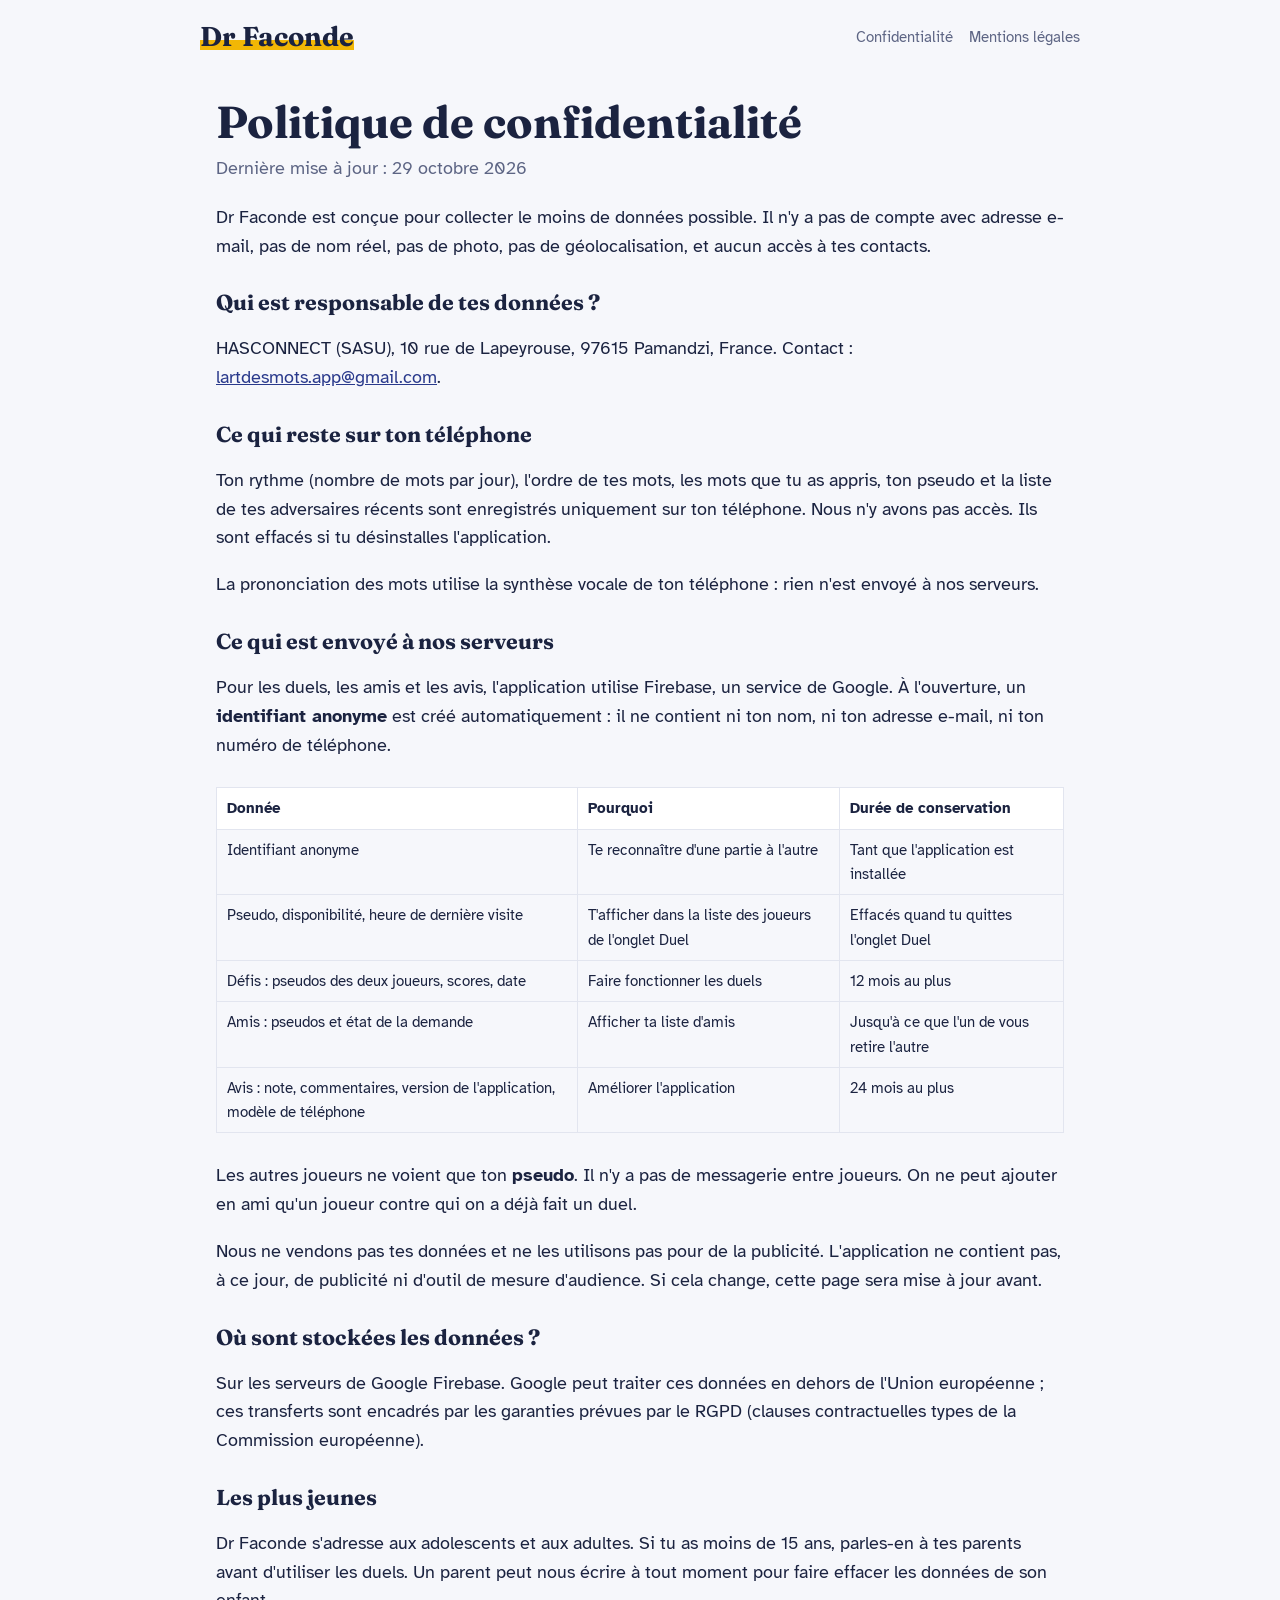
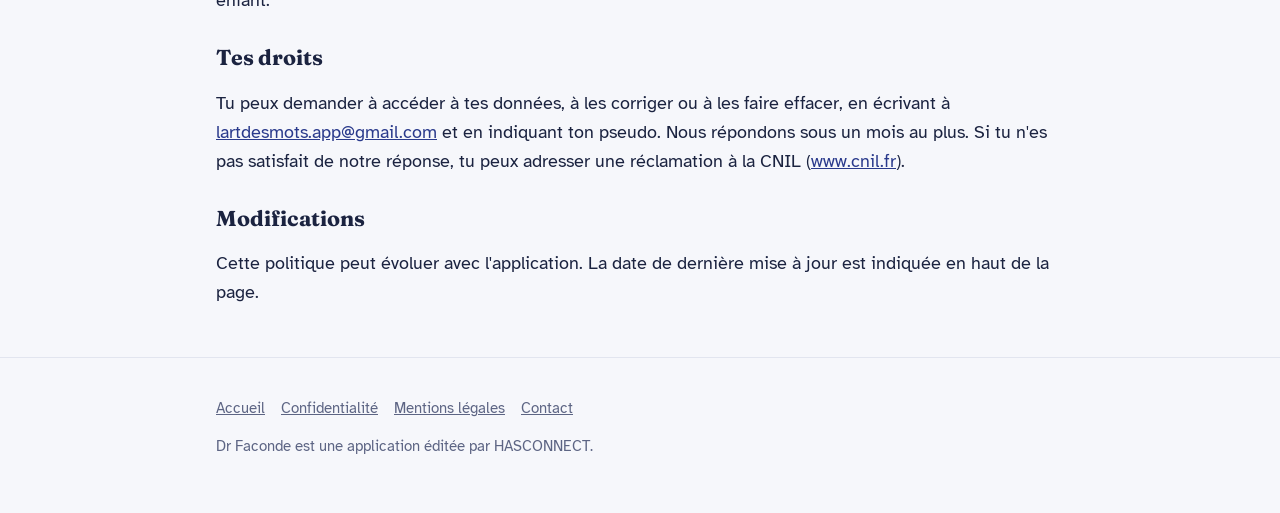
==== confidentialite.html @ d3b7853a "Le site passe au nom Dr Faconde ; mention de la marque FACONDE Co-Authored-By: Claude Opus 5.5 <nore" ====
<!doctype html>
<html lang="fr">
<head>
<meta charset="utf-8">
<meta name="viewport" content="width=device-width,initial-scale=1">
<link rel="preconnect" href="https://fonts.googleapis.com">
<link rel="stylesheet" href="https://fonts.googleapis.com/css2?family=Fraunces:opsz,wght@9..144,700&family=Atkinson+Hyperlegible:wght@400;700&display=swap">
<link rel="stylesheet" href="style.css">
<title>Confidentialité – Dr Faconde</title>
<meta name="description" content="Politique de confidentialité de l'application Dr Faconde.">
</head>
<body>
<header class="top wrap"><a class="logo" href="./">Dr Faconde</a><nav class="top"><a href="confidentialite.html">Confidentialité</a><a href="mentions-legales.html">Mentions légales</a></nav></header>
<main class="wrap doc">
<h1>Politique de confidentialité</h1>
<p class="maj">Dernière mise à jour : 29 octobre 2026</p>

<p>Dr Faconde est conçue pour collecter le moins de données possible. Il n'y a pas de compte avec adresse e-mail, pas de nom réel, pas de photo, pas de géolocalisation, et aucun accès à tes contacts.</p>

<h2>Qui est responsable de tes données ?</h2>
<p>HASCONNECT (SASU), 10 rue de Lapeyrouse, 97615 Pamandzi, France. Contact : <a href="mailto:lartdesmots.app@gmail.com">lartdesmots.app@gmail.com</a>.</p>

<h2>Ce qui reste sur ton téléphone</h2>
<p>Ton rythme (nombre de mots par jour), l'ordre de tes mots, les mots que tu as appris, ton pseudo et la liste de tes adversaires récents sont enregistrés uniquement sur ton téléphone. Nous n'y avons pas accès. Ils sont effacés si tu désinstalles l'application.</p>
<p>La prononciation des mots utilise la synthèse vocale de ton téléphone : rien n'est envoyé à nos serveurs.</p>

<h2>Ce qui est envoyé à nos serveurs</h2>
<p>Pour les duels, les amis et les avis, l'application utilise Firebase, un service de Google. À l'ouverture, un <strong>identifiant anonyme</strong> est créé automatiquement : il ne contient ni ton nom, ni ton adresse e-mail, ni ton numéro de téléphone.</p>
<div class="tbl"><table>
<thead><tr><th>Donnée</th><th>Pourquoi</th><th>Durée de conservation</th></tr></thead>
<tbody>
<tr><td>Identifiant anonyme</td><td>Te reconnaître d'une partie à l'autre</td><td>Tant que l'application est installée</td></tr>
<tr><td>Pseudo, disponibilité, heure de dernière visite</td><td>T'afficher dans la liste des joueurs de l'onglet Duel</td><td>Effacés quand tu quittes l'onglet Duel</td></tr>
<tr><td>Défis : pseudos des deux joueurs, scores, date</td><td>Faire fonctionner les duels</td><td>12 mois au plus</td></tr>
<tr><td>Amis : pseudos et état de la demande</td><td>Afficher ta liste d'amis</td><td>Jusqu'à ce que l'un de vous retire l'autre</td></tr>
<tr><td>Avis : note, commentaires, version de l'application, modèle de téléphone</td><td>Améliorer l'application</td><td>24 mois au plus</td></tr>
</tbody></table></div>
<p>Les autres joueurs ne voient que ton <strong>pseudo</strong>. Il n'y a pas de messagerie entre joueurs. On ne peut ajouter en ami qu'un joueur contre qui on a déjà fait un duel.</p>
<p>Nous ne vendons pas tes données et ne les utilisons pas pour de la publicité. L'application ne contient pas, à ce jour, de publicité ni d'outil de mesure d'audience. Si cela change, cette page sera mise à jour avant.</p>

<h2>Où sont stockées les données ?</h2>
<p>Sur les serveurs de Google Firebase. Google peut traiter ces données en dehors de l'Union européenne ; ces transferts sont encadrés par les garanties prévues par le RGPD (clauses contractuelles types de la Commission européenne).</p>

<h2>Les plus jeunes</h2>
<p>Dr Faconde s'adresse aux adolescents et aux adultes. Si tu as moins de 15 ans, parles-en à tes parents avant d'utiliser les duels. Un parent peut nous écrire à tout moment pour faire effacer les données de son enfant.</p>

<h2>Tes droits</h2>
<p>Tu peux demander à accéder à tes données, à les corriger ou à les faire effacer, en écrivant à <a href="mailto:lartdesmots.app@gmail.com">lartdesmots.app@gmail.com</a> et en indiquant ton pseudo. Nous répondons sous un mois au plus. Si tu n'es pas satisfait de notre réponse, tu peux adresser une réclamation à la CNIL (<a href="https://www.cnil.fr">www.cnil.fr</a>).</p>

<h2>Modifications</h2>
<p>Cette politique peut évoluer avec l'application. La date de dernière mise à jour est indiquée en haut de la page.</p>
</main>
<footer><div class="wrap"><p><a href="./">Accueil</a><a href="confidentialite.html">Confidentialité</a><a href="mentions-legales.html">Mentions légales</a><a href="mailto:lartdesmots.app@gmail.com">Contact</a></p><p>Dr Faconde est une application éditée par HASCONNECT.</p></div></footer>
</body>
</html>
---- style.css ----
:root{
  --bg:#f6f7fb; --surface:#ffffff; --ink:#1b2340; --muted:#5d6584; --line:#e2e5ef;
  --accent:#f2b705; --brand:#2a3a8c; --on-brand:#ffffff;
  --display:'Fraunces',Georgia,'Times New Roman',serif;
  --body:'Atkinson Hyperlegible',-apple-system,'Segoe UI',Roboto,sans-serif;
}
@media (prefers-color-scheme:dark){:root:not([data-theme="light"]){
  --bg:#11141f; --surface:#1a1f2e; --ink:#eceef6; --muted:#9aa1bb; --line:#2a3044;
  --accent:#f5c63c; --brand:#9fb0ff; --on-brand:#11141f; color-scheme:dark}}
:root[data-theme="dark"]{
  --bg:#11141f; --surface:#1a1f2e; --ink:#eceef6; --muted:#9aa1bb; --line:#2a3044;
  --accent:#f5c63c; --brand:#9fb0ff; --on-brand:#11141f; color-scheme:dark}
*{box-sizing:border-box}
body{background:var(--bg);color:var(--ink);font:18px/1.6 var(--body);margin:0}
a{color:var(--brand)}
.wrap{max-width:880px;margin:0 auto;padding:0 16px}
header.top{display:flex;align-items:center;justify-content:space-between;gap:12px;padding:22px 0}
.logo{font:700 1.7rem/1 var(--display);color:var(--ink);text-decoration:none;background:linear-gradient(transparent 62%,var(--accent) 62%)}
nav.top a{margin-left:16px;font-size:.95rem;text-decoration:none;color:var(--muted)}
nav.top a:hover{color:var(--brand)}
.hero{padding:40px 0 30px}
.hero h1{font:700 clamp(2.4rem,7vw,4rem)/1.05 var(--display);margin:0 0 14px;letter-spacing:-.01em}
.hero h1 em{font-style:normal;background:linear-gradient(transparent 64%,var(--accent) 64%)}
.hero p{font-size:1.2rem;color:var(--muted);max-width:36em;margin:0 0 22px}
.badge{display:inline-block;border:1px solid var(--line);background:var(--surface);border-radius:99px;padding:8px 16px;font-size:.95rem;color:var(--muted)}
.feat{display:grid;grid-template-columns:repeat(auto-fit,minmax(230px,1fr));gap:14px;margin:26px 0 40px}
.card{background:var(--surface);border:1px solid var(--line);border-radius:18px;padding:18px 20px}
.card h3{font:700 1.15rem/1.25 var(--display);margin:6px 0 6px}
.card p{margin:0;color:var(--muted);font-size:1rem}
.card .ic{font-size:1.5rem}
.shots{display:flex;gap:16px;overflow-x:auto;padding:4px 2px 18px;margin:0 0 30px;scroll-snap-type:x mandatory}
.shots figure{margin:0;flex:0 0 min(260px,72vw);scroll-snap-align:start}
.shots img{width:100%;height:auto;border-radius:22px;border:1px solid var(--line);display:block}
.shots figcaption{font-size:.9rem;color:var(--muted);text-align:center;margin-top:8px}
h2{font:700 1.7rem/1.2 var(--display);margin:36px 0 12px}
.doc h1{font:700 clamp(2rem,6vw,2.8rem)/1.1 var(--display);margin:24px 0 8px}
.doc h2{font-size:1.35rem;margin:30px 0 8px}
.doc .maj{color:var(--muted);margin:0 0 20px}
.doc table{border-collapse:collapse;width:100%;font-size:.95rem;margin:10px 0}
.doc th,.doc td{border:1px solid var(--line);padding:8px 10px;text-align:left;vertical-align:top}
.doc th{background:var(--surface)}
.tbl{overflow-x:auto}
footer{border-top:1px solid var(--line);margin-top:50px;padding:24px 0 40px;color:var(--muted);font-size:.92rem}
footer a{color:var(--muted);margin-right:16px}
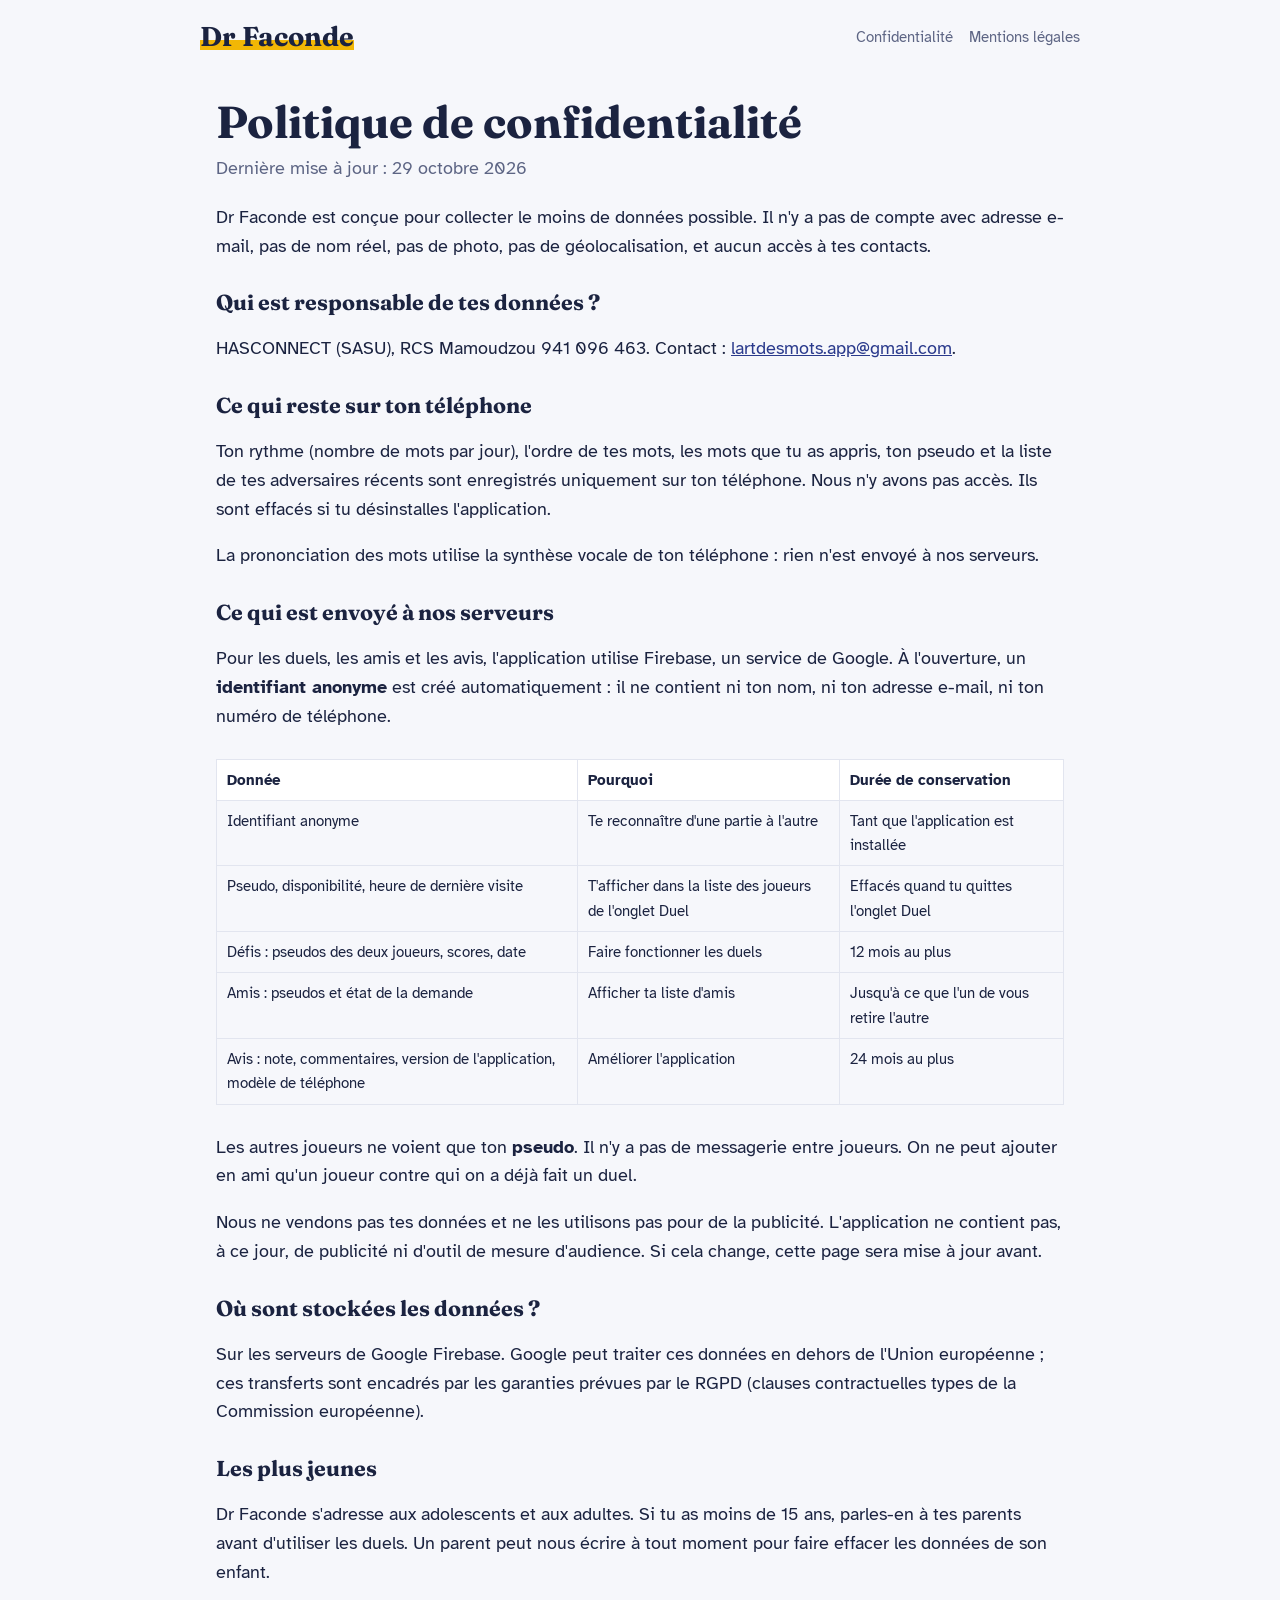
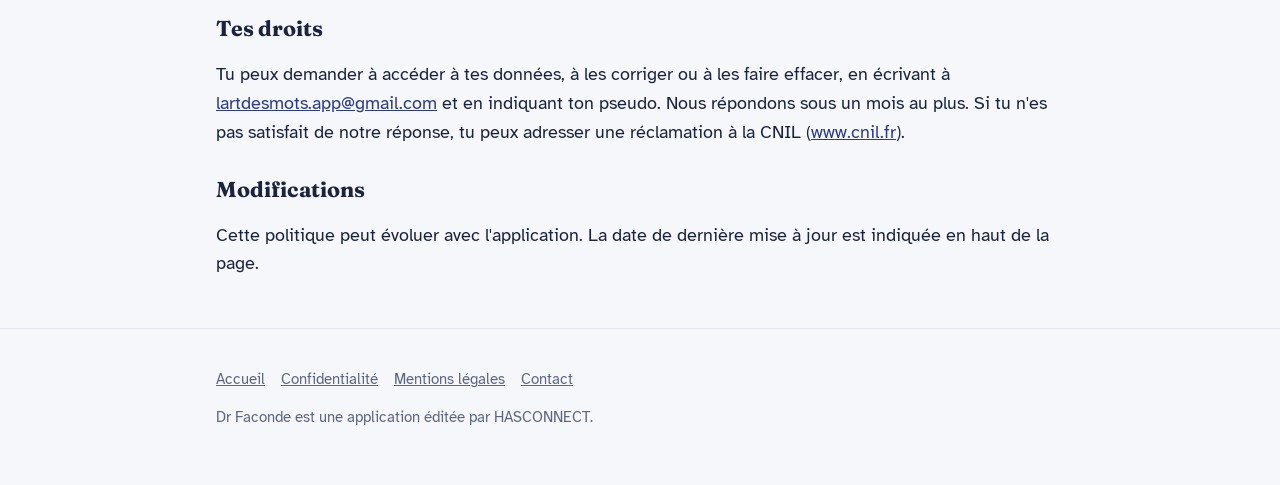
==== commit 60ebc1d3: "Retrait de l'adresse postale du site Co-Authored-By: Claude Opus 5.5 <noreply@anthropic.com> Claude-" ====
--- a/confidentialite.html
+++ b/confidentialite.html
@@ -6,6 +6,7 @@
 <link rel="preconnect" href="https://fonts.googleapis.com">
 <link rel="stylesheet" href="https://fonts.googleapis.com/css2?family=Fraunces:opsz,wght@9..144,700&family=Atkinson+Hyperlegible:wght@400;700&display=swap">
 <link rel="stylesheet" href="style.css">
+<link rel="icon" href="img/dr-faconde.png">
 <title>Confidentialité – Dr Faconde</title>
 <meta name="description" content="Politique de confidentialité de l'application Dr Faconde.">
 </head>
@@ -18,7 +19,7 @@
 <p>Dr Faconde est conçue pour collecter le moins de données possible. Il n'y a pas de compte avec adresse e-mail, pas de nom réel, pas de photo, pas de géolocalisation, et aucun accès à tes contacts.</p>
 
 <h2>Qui est responsable de tes données ?</h2>
-<p>HASCONNECT (SASU), 10 rue de Lapeyrouse, 97615 Pamandzi, France. Contact : <a href="mailto:lartdesmots.app@gmail.com">lartdesmots.app@gmail.com</a>.</p>
+<p>HASCONNECT (SASU), RCS Mamoudzou 941 096 463. Contact : <a href="mailto:lartdesmots.app@gmail.com">lartdesmots.app@gmail.com</a>.</p>
 
 <h2>Ce qui reste sur ton téléphone</h2>
 <p>Ton rythme (nombre de mots par jour), l'ordre de tes mots, les mots que tu as appris, ton pseudo et la liste de tes adversaires récents sont enregistrés uniquement sur ton téléphone. Nous n'y avons pas accès. Ils sont effacés si tu désinstalles l'application.</p>
--- a/style.css
+++ b/style.css
@@ -23,7 +23,7 @@
 .hero h1 em{font-style:normal;background:linear-gradient(transparent 64%,var(--accent) 64%)}
 .hero p{font-size:1.2rem;color:var(--muted);max-width:36em;margin:0 0 22px}
 .badge{display:inline-block;border:1px solid var(--line);background:var(--surface);border-radius:99px;padding:8px 16px;font-size:.95rem;color:var(--muted)}
-.feat{display:grid;grid-template-columns:repeat(auto-fit,minmax(230px,1fr));gap:14px;margin:26px 0 40px}
+.feat{display:grid;grid-template-columns:repeat(auto-fit,minmax(min(100%,340px),1fr));gap:14px;margin:26px 0 40px}
 .card{background:var(--surface);border:1px solid var(--line);border-radius:18px;padding:18px 20px}
 .card h3{font:700 1.15rem/1.25 var(--display);margin:6px 0 6px}
 .card p{margin:0;color:var(--muted);font-size:1rem}
@@ -42,3 +42,5 @@
 .tbl{overflow-x:auto}
 footer{border-top:1px solid var(--line);margin-top:50px;padding:24px 0 40px;color:var(--muted);font-size:.92rem}
 footer a{color:var(--muted);margin-right:16px}
+
+.hero .perso{width:min(220px,55vw);height:auto;display:block;margin:0 0 18px;border-radius:22%}
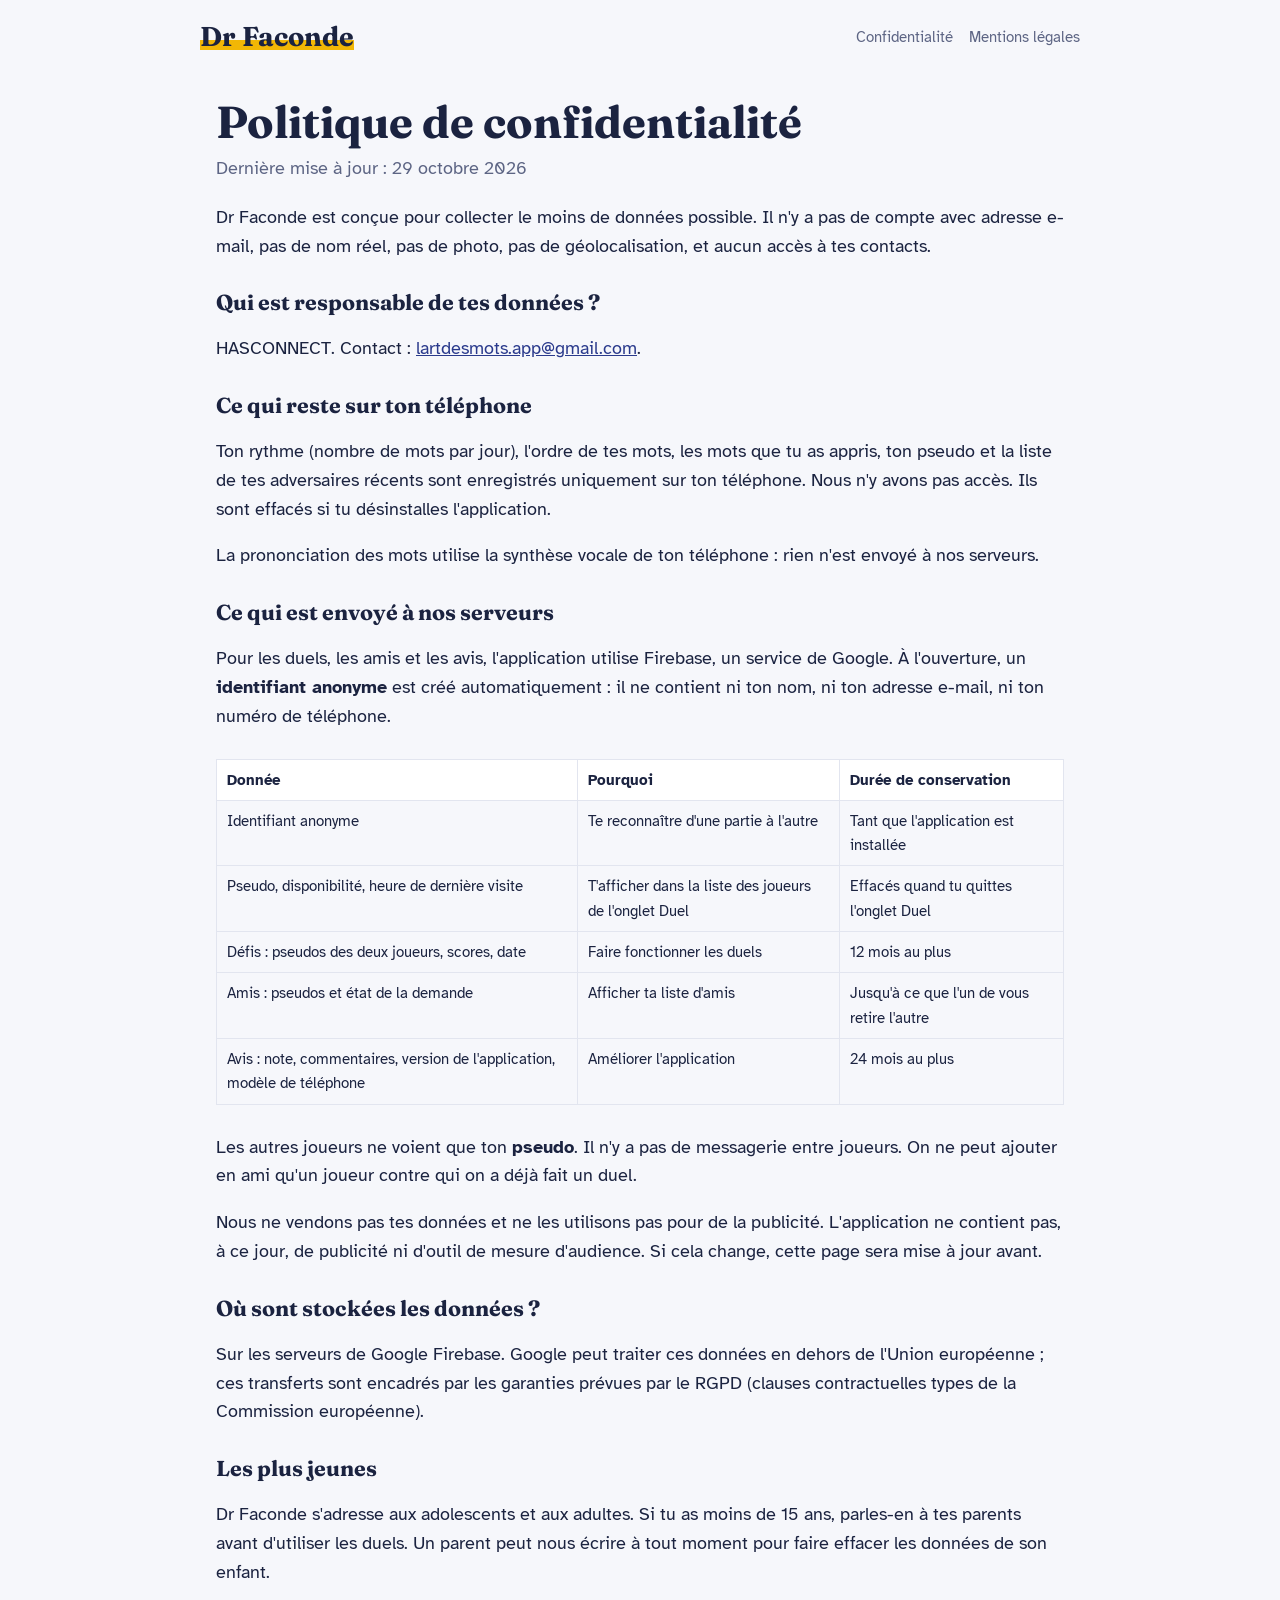
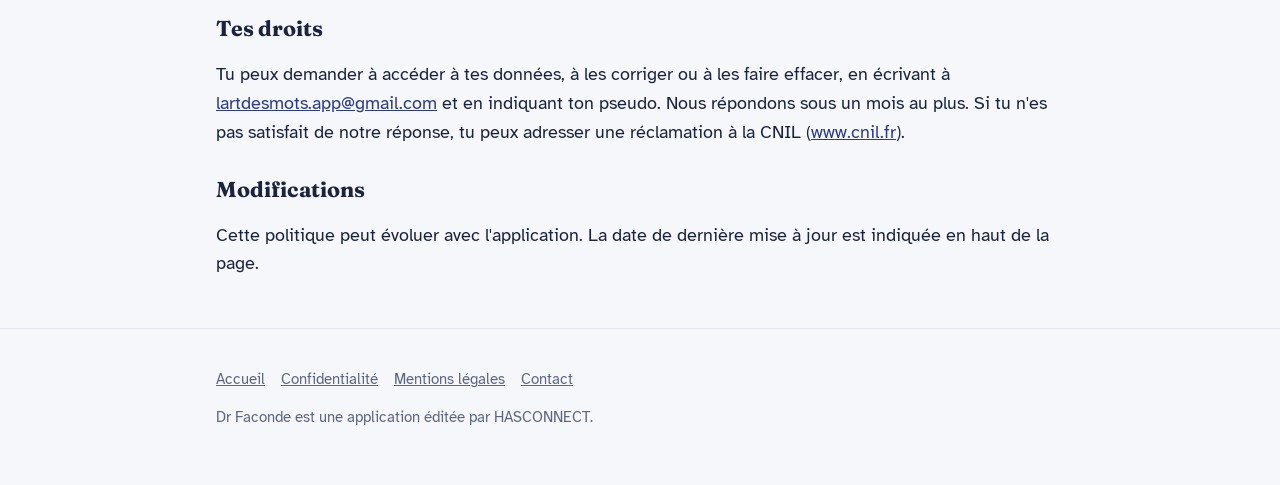
==== commit 1ac4f944: "Confidentialité : seulement le nom de la société et l'e-mail Co-Authored-By: Claude Opus 5.5 <norepl" ====
--- a/confidentialite.html
+++ b/confidentialite.html
@@ -19,7 +19,7 @@
 <p>Dr Faconde est conçue pour collecter le moins de données possible. Il n'y a pas de compte avec adresse e-mail, pas de nom réel, pas de photo, pas de géolocalisation, et aucun accès à tes contacts.</p>
 
 <h2>Qui est responsable de tes données ?</h2>
-<p>HASCONNECT (SASU), RCS Mamoudzou 941 096 463. Contact : <a href="mailto:lartdesmots.app@gmail.com">lartdesmots.app@gmail.com</a>.</p>
+<p>HASCONNECT. Contact : <a href="mailto:lartdesmots.app@gmail.com">lartdesmots.app@gmail.com</a>.</p>
 
 <h2>Ce qui reste sur ton téléphone</h2>
 <p>Ton rythme (nombre de mots par jour), l'ordre de tes mots, les mots que tu as appris, ton pseudo et la liste de tes adversaires récents sont enregistrés uniquement sur ton téléphone. Nous n'y avons pas accès. Ils sont effacés si tu désinstalles l'application.</p>
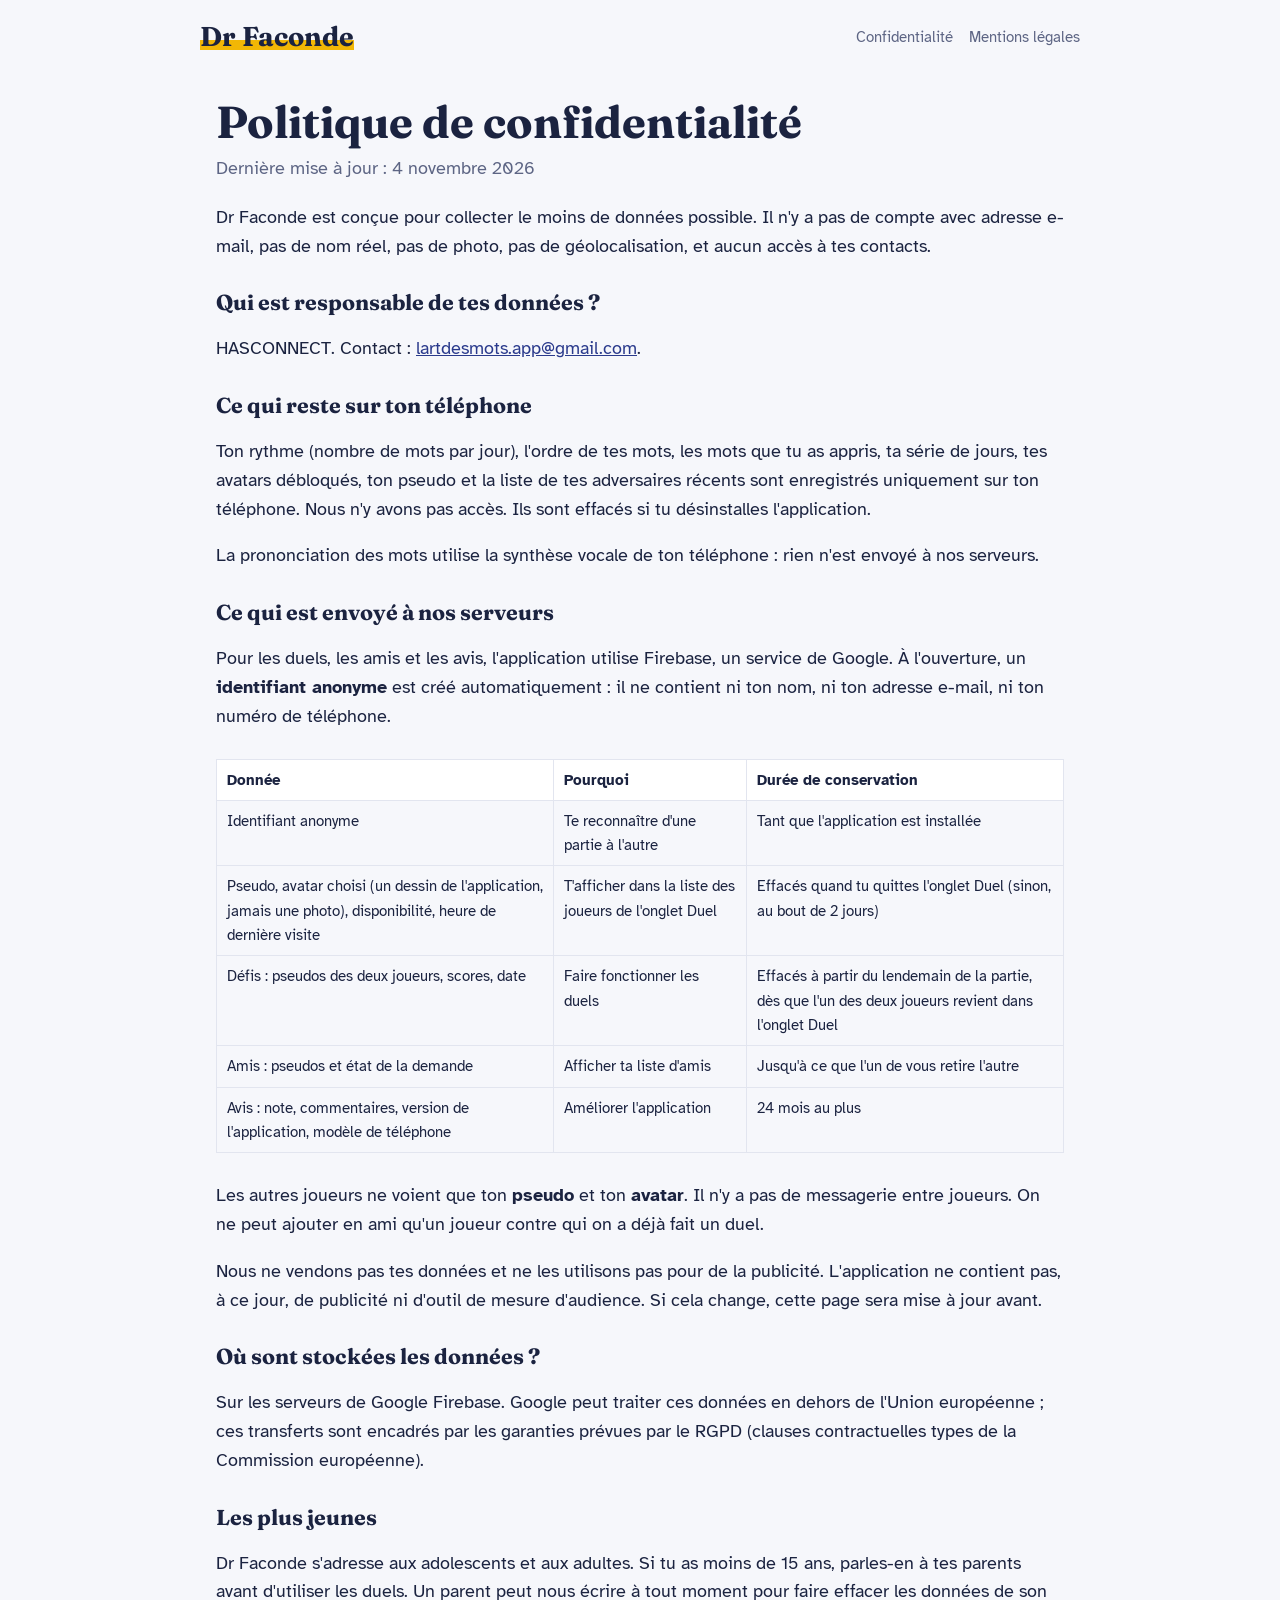
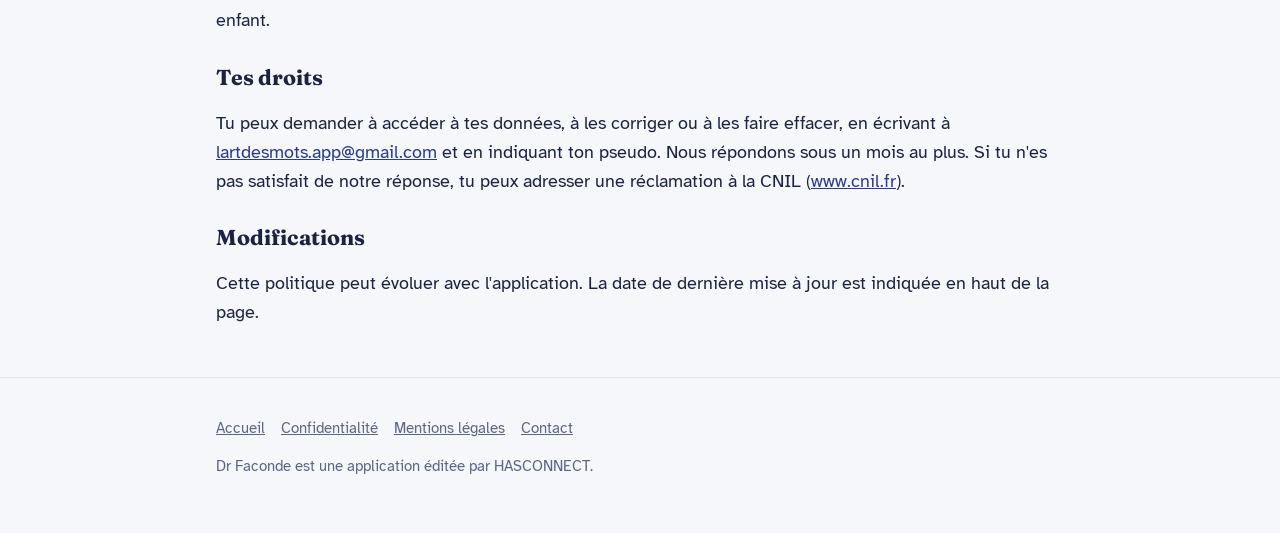
==== commit 8f22ce87: "Confidentialité : avatar, série, durées de conservation mises à jour Co-Authored-By: Claude Opus 5.5" ====
--- a/confidentialite.html
+++ b/confidentialite.html
@@ -14,7 +14,7 @@
 <header class="top wrap"><a class="logo" href="./">Dr Faconde</a><nav class="top"><a href="confidentialite.html">Confidentialité</a><a href="mentions-legales.html">Mentions légales</a></nav></header>
 <main class="wrap doc">
 <h1>Politique de confidentialité</h1>
-<p class="maj">Dernière mise à jour : 29 octobre 2026</p>
+<p class="maj">Dernière mise à jour : 4 novembre 2026</p>
 
 <p>Dr Faconde est conçue pour collecter le moins de données possible. Il n'y a pas de compte avec adresse e-mail, pas de nom réel, pas de photo, pas de géolocalisation, et aucun accès à tes contacts.</p>
 
@@ -22,7 +22,7 @@
 <p>HASCONNECT. Contact : <a href="mailto:lartdesmots.app@gmail.com">lartdesmots.app@gmail.com</a>.</p>
 
 <h2>Ce qui reste sur ton téléphone</h2>
-<p>Ton rythme (nombre de mots par jour), l'ordre de tes mots, les mots que tu as appris, ton pseudo et la liste de tes adversaires récents sont enregistrés uniquement sur ton téléphone. Nous n'y avons pas accès. Ils sont effacés si tu désinstalles l'application.</p>
+<p>Ton rythme (nombre de mots par jour), l'ordre de tes mots, les mots que tu as appris, ta série de jours, tes avatars débloqués, ton pseudo et la liste de tes adversaires récents sont enregistrés uniquement sur ton téléphone. Nous n'y avons pas accès. Ils sont effacés si tu désinstalles l'application.</p>
 <p>La prononciation des mots utilise la synthèse vocale de ton téléphone : rien n'est envoyé à nos serveurs.</p>
 
 <h2>Ce qui est envoyé à nos serveurs</h2>
@@ -31,12 +31,12 @@
 <thead><tr><th>Donnée</th><th>Pourquoi</th><th>Durée de conservation</th></tr></thead>
 <tbody>
 <tr><td>Identifiant anonyme</td><td>Te reconnaître d'une partie à l'autre</td><td>Tant que l'application est installée</td></tr>
-<tr><td>Pseudo, disponibilité, heure de dernière visite</td><td>T'afficher dans la liste des joueurs de l'onglet Duel</td><td>Effacés quand tu quittes l'onglet Duel</td></tr>
-<tr><td>Défis : pseudos des deux joueurs, scores, date</td><td>Faire fonctionner les duels</td><td>12 mois au plus</td></tr>
+<tr><td>Pseudo, avatar choisi (un dessin de l'application, jamais une photo), disponibilité, heure de dernière visite</td><td>T'afficher dans la liste des joueurs de l'onglet Duel</td><td>Effacés quand tu quittes l'onglet Duel (sinon, au bout de 2 jours)</td></tr>
+<tr><td>Défis : pseudos des deux joueurs, scores, date</td><td>Faire fonctionner les duels</td><td>Effacés à partir du lendemain de la partie, dès que l'un des deux joueurs revient dans l'onglet Duel</td></tr>
 <tr><td>Amis : pseudos et état de la demande</td><td>Afficher ta liste d'amis</td><td>Jusqu'à ce que l'un de vous retire l'autre</td></tr>
 <tr><td>Avis : note, commentaires, version de l'application, modèle de téléphone</td><td>Améliorer l'application</td><td>24 mois au plus</td></tr>
 </tbody></table></div>
-<p>Les autres joueurs ne voient que ton <strong>pseudo</strong>. Il n'y a pas de messagerie entre joueurs. On ne peut ajouter en ami qu'un joueur contre qui on a déjà fait un duel.</p>
+<p>Les autres joueurs ne voient que ton <strong>pseudo</strong> et ton <strong>avatar</strong>. Il n'y a pas de messagerie entre joueurs. On ne peut ajouter en ami qu'un joueur contre qui on a déjà fait un duel.</p>
 <p>Nous ne vendons pas tes données et ne les utilisons pas pour de la publicité. L'application ne contient pas, à ce jour, de publicité ni d'outil de mesure d'audience. Si cela change, cette page sera mise à jour avant.</p>
 
 <h2>Où sont stockées les données ?</h2>
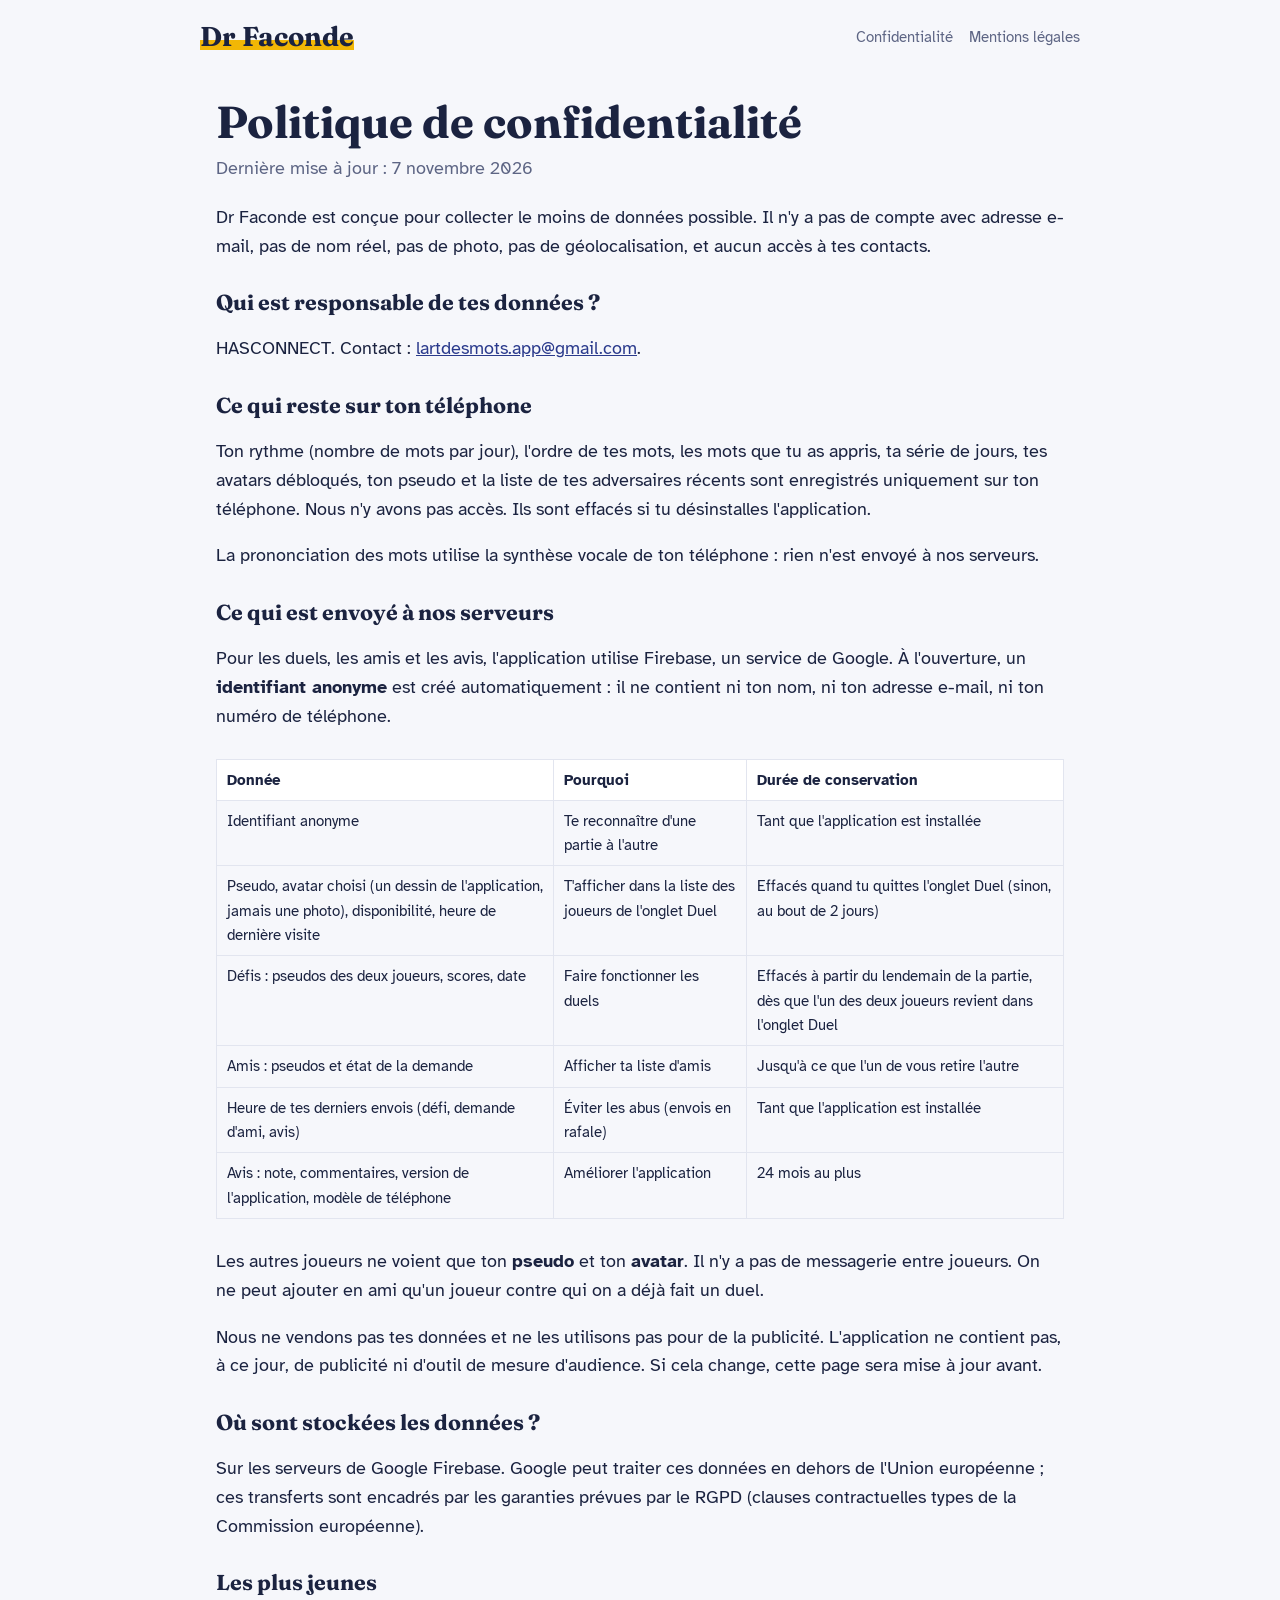
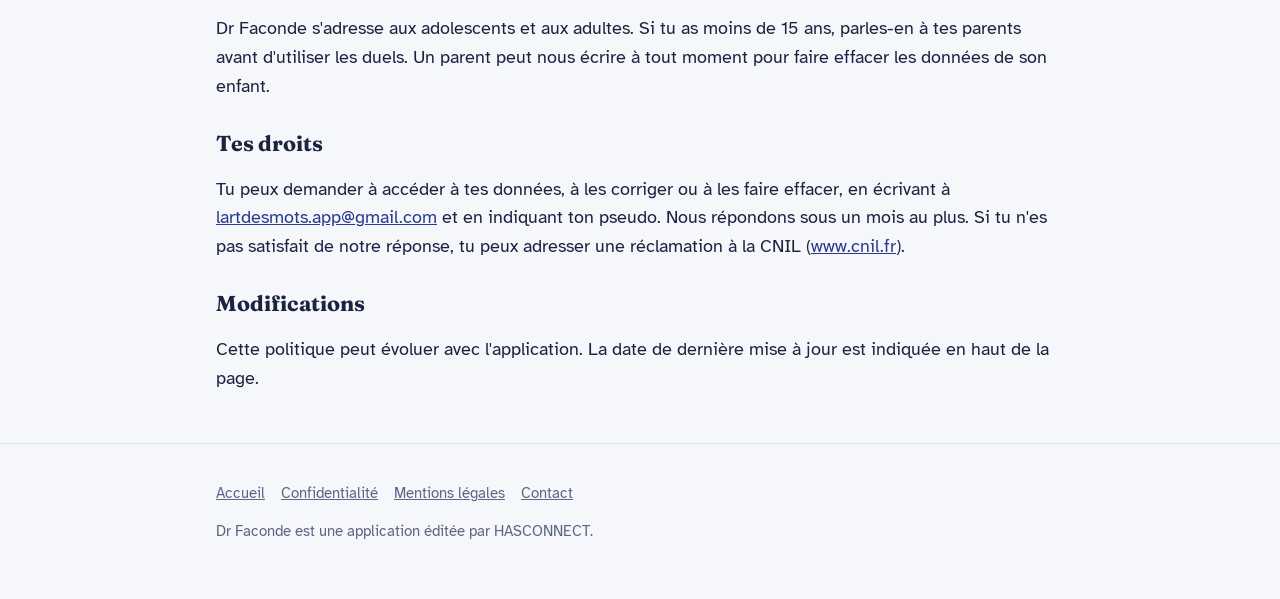
==== commit 9639bde4: "Confidentialité : limites anti-abus Co-Authored-By: Claude Opus 5.5 <noreply@anthropic.com> Claude-S" ====
--- a/confidentialite.html
+++ b/confidentialite.html
@@ -14,7 +14,7 @@
 <header class="top wrap"><a class="logo" href="./">Dr Faconde</a><nav class="top"><a href="confidentialite.html">Confidentialité</a><a href="mentions-legales.html">Mentions légales</a></nav></header>
 <main class="wrap doc">
 <h1>Politique de confidentialité</h1>
-<p class="maj">Dernière mise à jour : 4 novembre 2026</p>
+<p class="maj">Dernière mise à jour : 7 novembre 2026</p>
 
 <p>Dr Faconde est conçue pour collecter le moins de données possible. Il n'y a pas de compte avec adresse e-mail, pas de nom réel, pas de photo, pas de géolocalisation, et aucun accès à tes contacts.</p>
 
@@ -34,6 +34,7 @@
 <tr><td>Pseudo, avatar choisi (un dessin de l'application, jamais une photo), disponibilité, heure de dernière visite</td><td>T'afficher dans la liste des joueurs de l'onglet Duel</td><td>Effacés quand tu quittes l'onglet Duel (sinon, au bout de 2 jours)</td></tr>
 <tr><td>Défis : pseudos des deux joueurs, scores, date</td><td>Faire fonctionner les duels</td><td>Effacés à partir du lendemain de la partie, dès que l'un des deux joueurs revient dans l'onglet Duel</td></tr>
 <tr><td>Amis : pseudos et état de la demande</td><td>Afficher ta liste d'amis</td><td>Jusqu'à ce que l'un de vous retire l'autre</td></tr>
+<tr><td>Heure de tes derniers envois (défi, demande d'ami, avis)</td><td>Éviter les abus (envois en rafale)</td><td>Tant que l'application est installée</td></tr>
 <tr><td>Avis : note, commentaires, version de l'application, modèle de téléphone</td><td>Améliorer l'application</td><td>24 mois au plus</td></tr>
 </tbody></table></div>
 <p>Les autres joueurs ne voient que ton <strong>pseudo</strong> et ton <strong>avatar</strong>. Il n'y a pas de messagerie entre joueurs. On ne peut ajouter en ami qu'un joueur contre qui on a déjà fait un duel.</p>
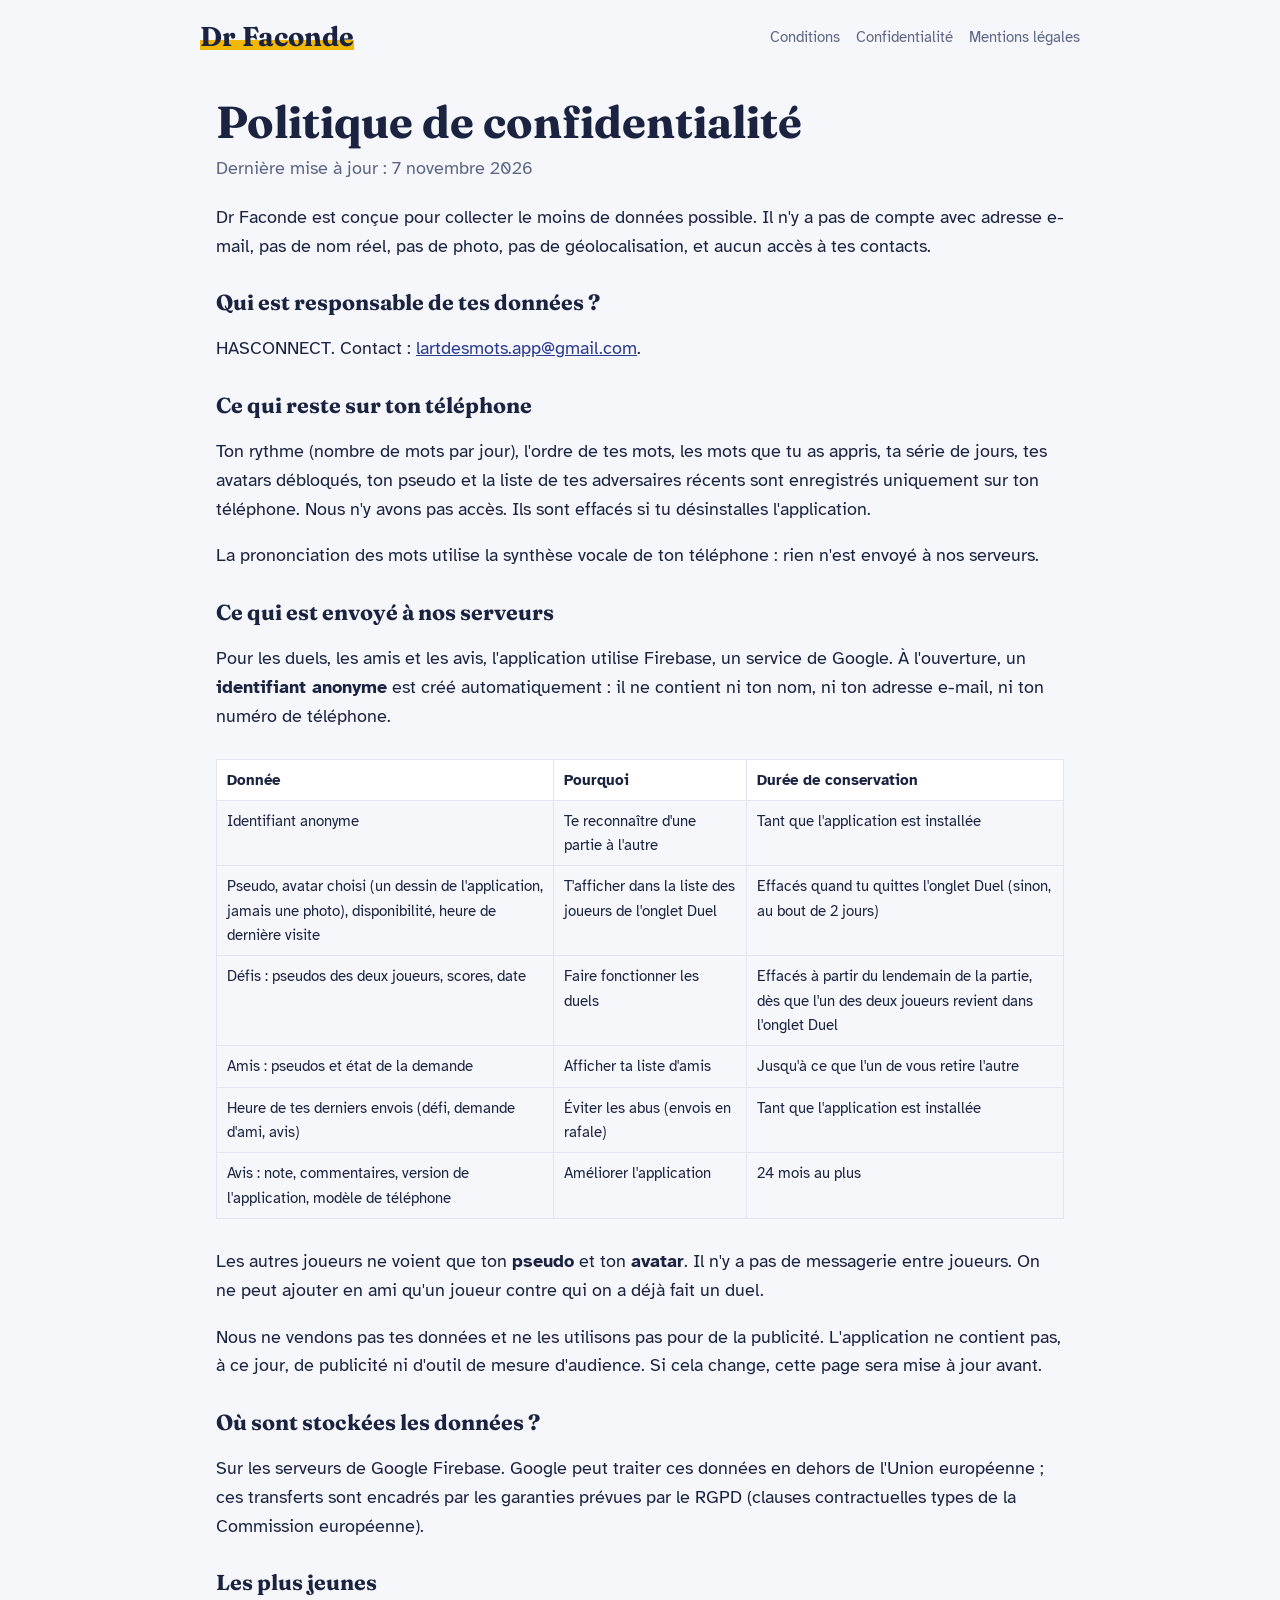
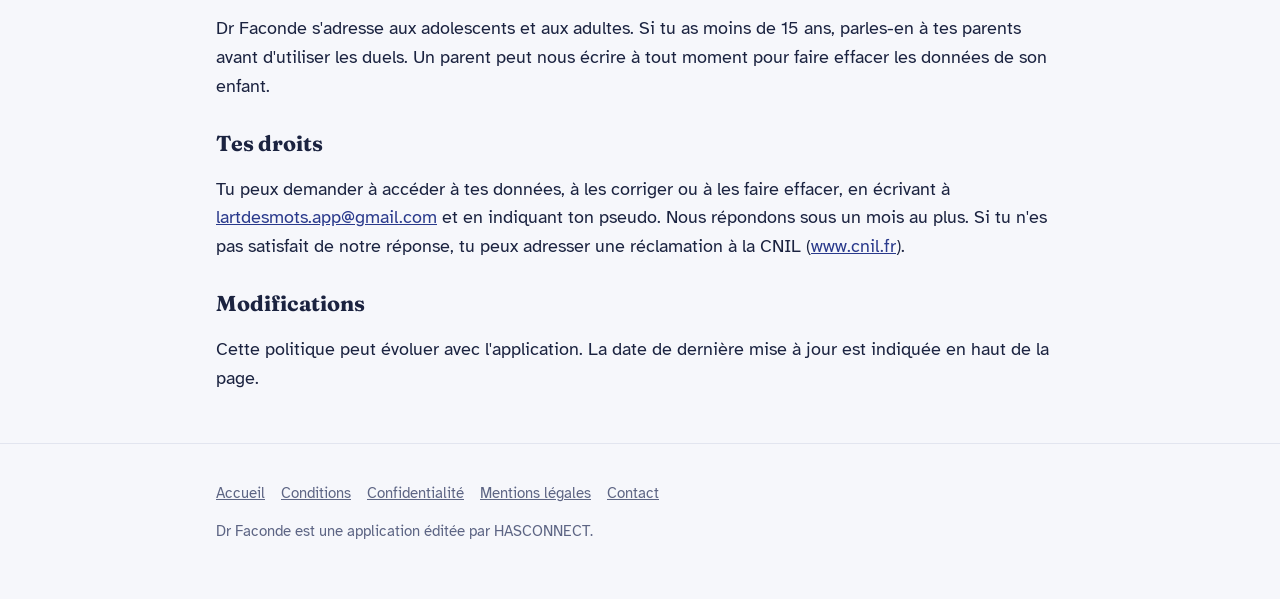
==== commit 028ef8b0: "Ajout des conditions d'utilisation Co-Authored-By: Claude Opus 5.5 <noreply@anthropic.com> Claude-Se" ====
--- a/confidentialite.html
+++ b/confidentialite.html
@@ -11,7 +11,7 @@
 <meta name="description" content="Politique de confidentialité de l'application Dr Faconde.">
 </head>
 <body>
-<header class="top wrap"><a class="logo" href="./">Dr Faconde</a><nav class="top"><a href="confidentialite.html">Confidentialité</a><a href="mentions-legales.html">Mentions légales</a></nav></header>
+<header class="top wrap"><a class="logo" href="./">Dr Faconde</a><nav class="top"><a href="conditions.html">Conditions</a><a href="confidentialite.html">Confidentialité</a><a href="mentions-legales.html">Mentions légales</a></nav></header>
 <main class="wrap doc">
 <h1>Politique de confidentialité</h1>
 <p class="maj">Dernière mise à jour : 7 novembre 2026</p>
@@ -52,6 +52,6 @@
 <h2>Modifications</h2>
 <p>Cette politique peut évoluer avec l'application. La date de dernière mise à jour est indiquée en haut de la page.</p>
 </main>
-<footer><div class="wrap"><p><a href="./">Accueil</a><a href="confidentialite.html">Confidentialité</a><a href="mentions-legales.html">Mentions légales</a><a href="mailto:lartdesmots.app@gmail.com">Contact</a></p><p>Dr Faconde est une application éditée par HASCONNECT.</p></div></footer>
+<footer><div class="wrap"><p><a href="./">Accueil</a><a href="conditions.html">Conditions</a><a href="confidentialite.html">Confidentialité</a><a href="mentions-legales.html">Mentions légales</a><a href="mailto:lartdesmots.app@gmail.com">Contact</a></p><p>Dr Faconde est une application éditée par HASCONNECT.</p></div></footer>
 </body>
 </html>
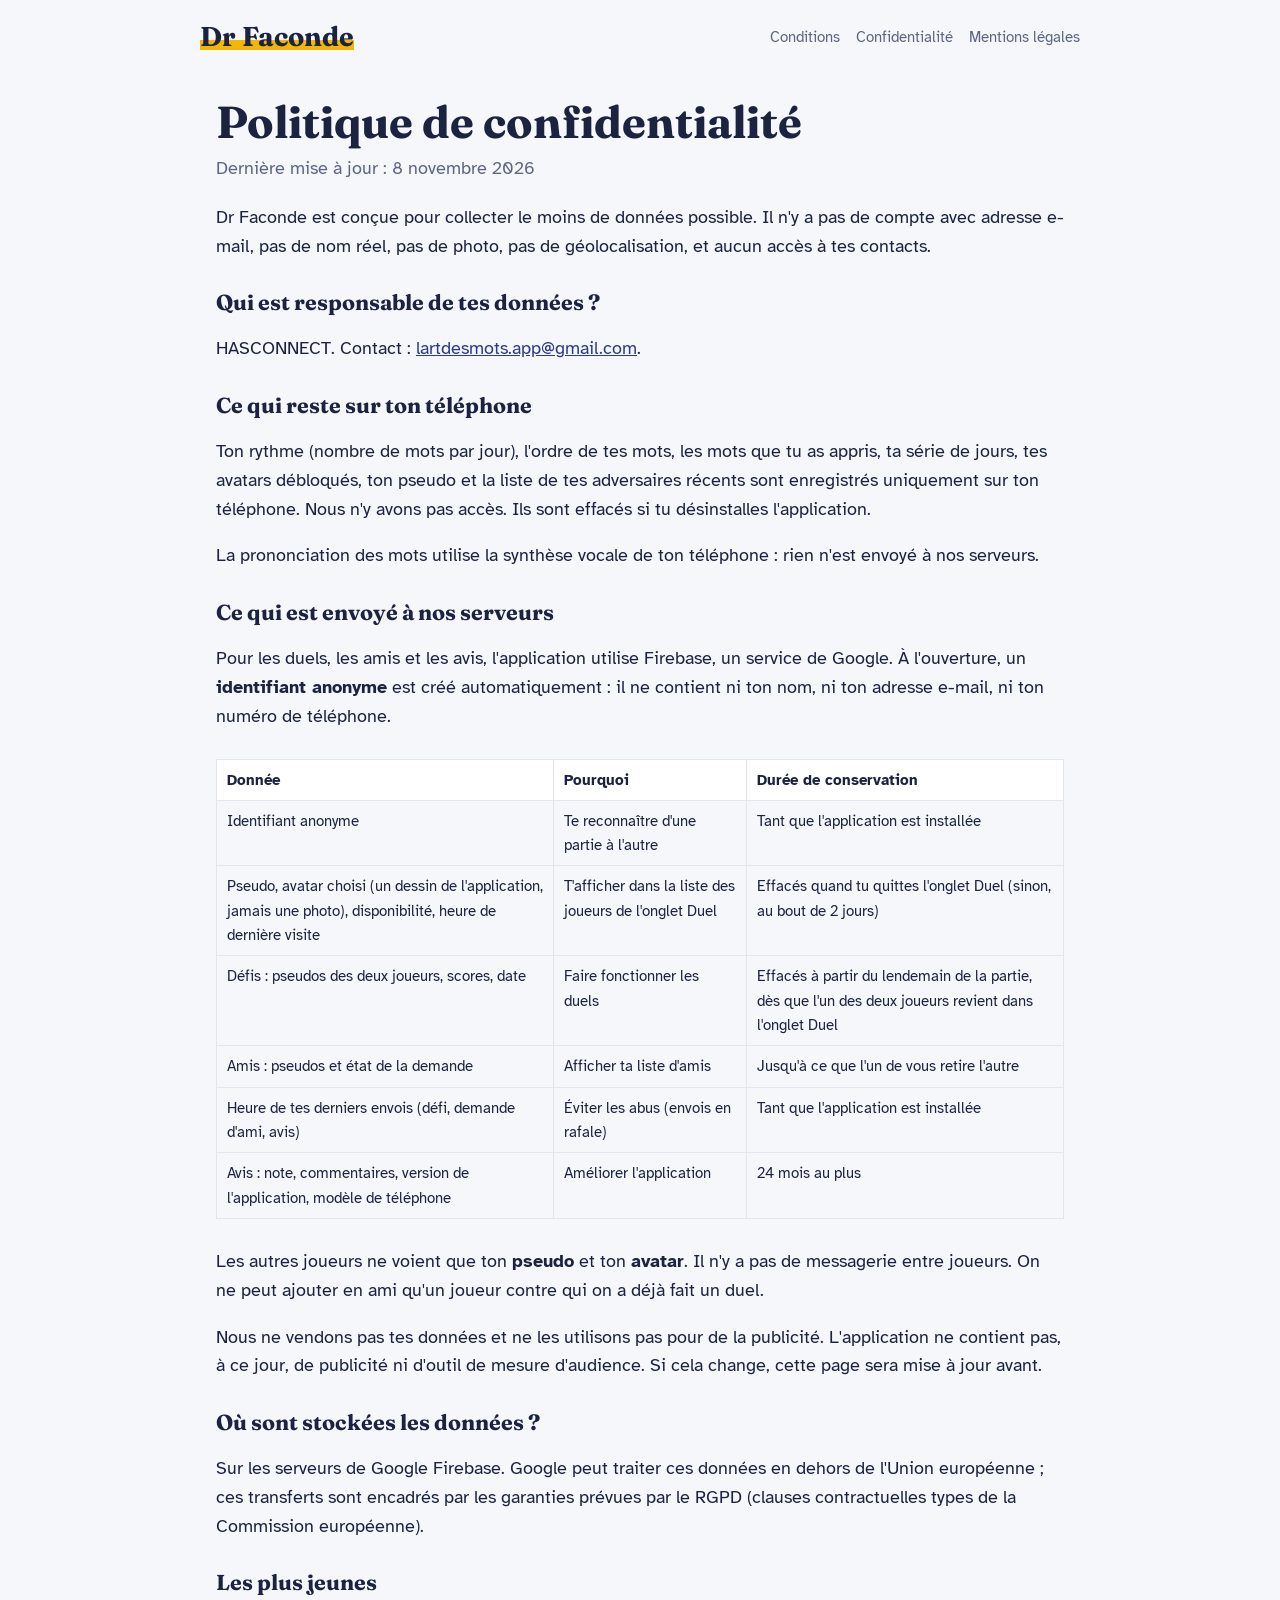
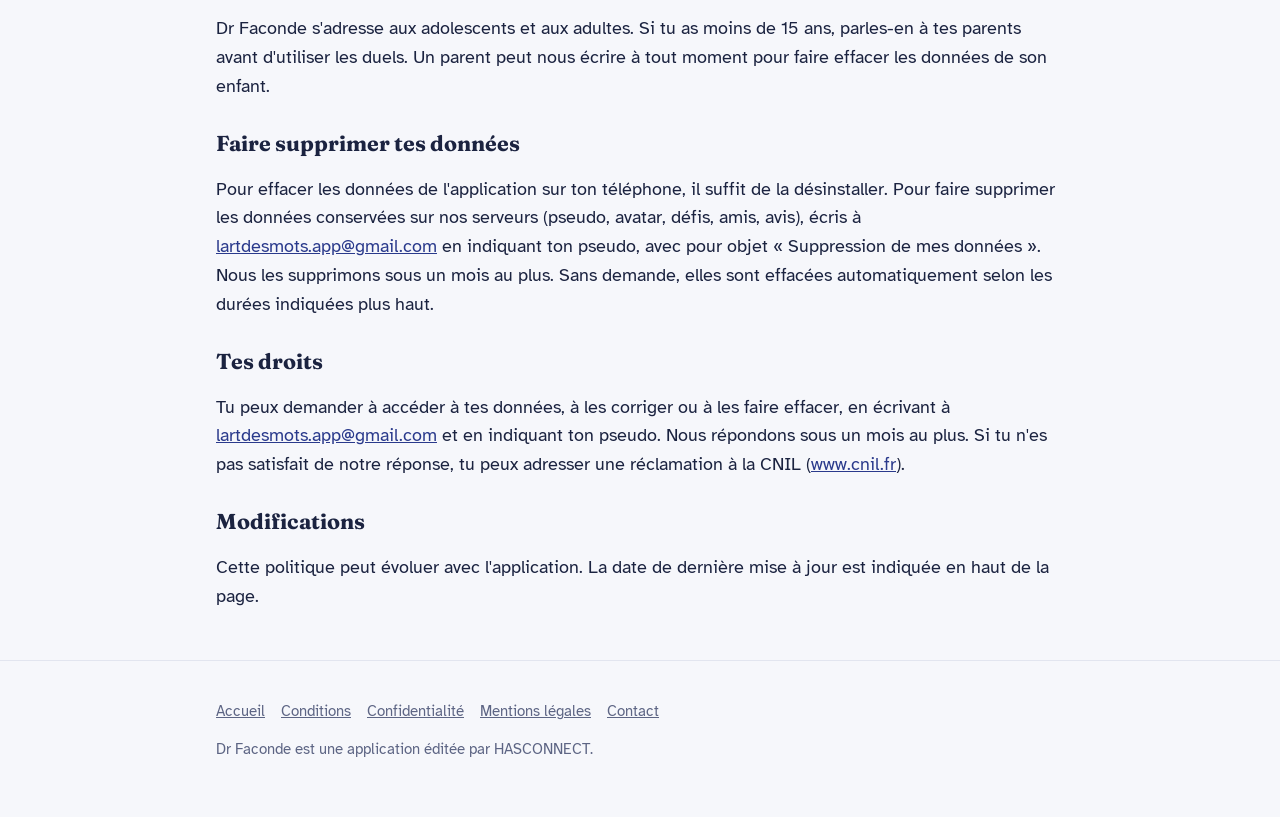
==== commit a2e4dbb9: "Confidentialité : section suppression des données Co-Authored-By: Claude Opus 5.5 <noreply@anthropic" ====
--- a/confidentialite.html
+++ b/confidentialite.html
@@ -14,7 +14,7 @@
 <header class="top wrap"><a class="logo" href="./">Dr Faconde</a><nav class="top"><a href="conditions.html">Conditions</a><a href="confidentialite.html">Confidentialité</a><a href="mentions-legales.html">Mentions légales</a></nav></header>
 <main class="wrap doc">
 <h1>Politique de confidentialité</h1>
-<p class="maj">Dernière mise à jour : 7 novembre 2026</p>
+<p class="maj">Dernière mise à jour : 8 novembre 2026</p>
 
 <p>Dr Faconde est conçue pour collecter le moins de données possible. Il n'y a pas de compte avec adresse e-mail, pas de nom réel, pas de photo, pas de géolocalisation, et aucun accès à tes contacts.</p>
 
@@ -46,6 +46,9 @@
 <h2>Les plus jeunes</h2>
 <p>Dr Faconde s'adresse aux adolescents et aux adultes. Si tu as moins de 15 ans, parles-en à tes parents avant d'utiliser les duels. Un parent peut nous écrire à tout moment pour faire effacer les données de son enfant.</p>
 
+<h2 id="suppression">Faire supprimer tes données</h2>
+<p>Pour effacer les données de l'application sur ton téléphone, il suffit de la désinstaller. Pour faire supprimer les données conservées sur nos serveurs (pseudo, avatar, défis, amis, avis), écris à <a href="mailto:lartdesmots.app@gmail.com?subject=Suppression%20de%20mes%20donn%C3%A9es">lartdesmots.app@gmail.com</a> en indiquant ton pseudo, avec pour objet « Suppression de mes données ». Nous les supprimons sous un mois au plus. Sans demande, elles sont effacées automatiquement selon les durées indiquées plus haut.</p>
+
 <h2>Tes droits</h2>
 <p>Tu peux demander à accéder à tes données, à les corriger ou à les faire effacer, en écrivant à <a href="mailto:lartdesmots.app@gmail.com">lartdesmots.app@gmail.com</a> et en indiquant ton pseudo. Nous répondons sous un mois au plus. Si tu n'es pas satisfait de notre réponse, tu peux adresser une réclamation à la CNIL (<a href="https://www.cnil.fr">www.cnil.fr</a>).</p>
 
